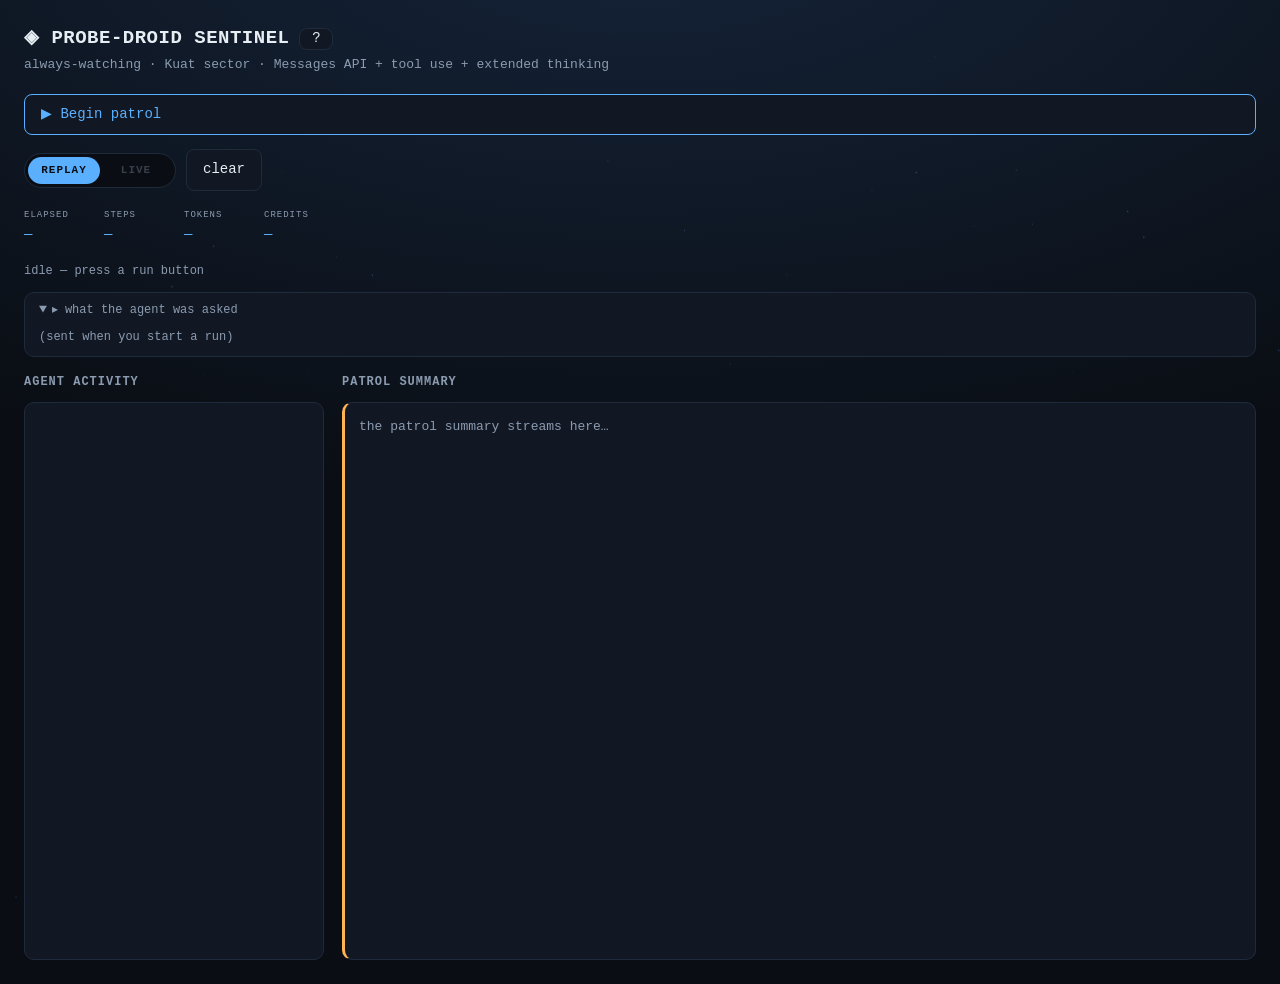
==== viz.html @ 4e800cdd "Probe-Droid Sentinel: always-watching agent demo (Messages API, tool use, adaptive thinking) Drops i" ====
<!doctype html>
<html lang="en">
<head>
<meta charset="utf-8"/>
<meta name="viewport" content="width=device-width,initial-scale=1"/>
<title>Probe-Droid Sentinel</title>
<link rel="stylesheet" href="viz.css"/>
<style>html,body{margin:0;min-height:100%;background:#0a0e14}#app{min-height:100vh}</style>
</head>
<body>
<!-- Drop-in demo: the shared kit (viz.css + viz.js) plus this config. Live runs and
     the committed replays/patrol.json go through the kit's one handleFrame render
     path, so a frame looks identical whether it streamed live or replayed. -->
<div id="app"></div>
<script src="viz.js"></script>
<script>
  VizKit.mount(document.getElementById('app'), {
    title: '◈ PROBE-DROID SENTINEL',
    subtitle: 'always-watching · Kuat sector · Messages API + tool use + extended thinking',
    streamLabel: 'Agent activity',
    answerLabel: 'Patrol summary',
    answerPlaceholder: 'the patrol summary streams here…',
    help:
      '<h2>◈ Probe-Droid Sentinel</h2>' +
      '<p>An always-watching Imperial sensor agent. Each patrol cycle it ingests a ' +
      'synthetic contact log, reasons about whether each contact\'s sensor readings ' +
      'match its filed manifest, and calls <code>log_observation</code> for routine ' +
      'traffic or <code>flag_anomaly</code> for genuine anomalies.</p>' +
      '<ul>' +
      '<li>Built on the Anthropic <strong>Messages API</strong> — streaming, tool use, ' +
      'and adaptive extended thinking (surfaced live as the droid reasons).</li>' +
      '<li><strong>Replay</strong> plays a committed capture of a real patrol run — no ' +
      'backend, no key, runs as-is on GitHub Pages.</li>' +
      '<li>The <strong>idle starfield</strong> fills any dead air between contacts.</li>' +
      '</ul>' +
      '<p style="font-size:11px;opacity:.5;margin:0">Part of the Anthropic Basecamp demo set — jamisonducey.com</p>',
    runs: [{ id: 'patrol', label: '▶ Begin patrol', accent: 'accent' }],
    pricing: { in: 3, out: 15 }, // Claude Sonnet 5 sticker price per 1M tokens
    snapshot: { title: 'THREAT BOARD' },
    frames: {
      observation: (f, vk) => vk.step('stat', '👁 ' + f.text),
      flag: (f, vk) => {
        vk.step('err', '⚑ FLAG: ' + f.text);
        vk.setFlag('⚠ ' + (f.label || 'ANOMALY FLAGGED'));
      },
    },
    flagTest: (t) => (/THREAT|ANOMAL|FLAG/i.test(t) ? 'ANOMALY DETECTED' : null),
    idle: {
      enabled: true,
      chatter: [
        'scanning Kuat sector — no contacts',
        'probe sensors nominal · standing by',
        'cross-referencing manifests against sensor returns',
        'monitoring imperial sub-space channels',
        'holding position · passive watch',
      ],
    },
    // live: { enabled: true, url: id => PROXY + '?run=' + id }, // BYOK, wired in a later pass
  });
</script>
</body>
</html>
---- viz.css ----
/* ============================================================================
   starwars-viz-kit — viz.css
   Reusable, build-step-free stylesheet for the Anthropic demo harnesses.
   Extracted/generalized from HOLOCRON-9 (institutional-memory). All classes are
   prefixed `vk-` so the kit can be dropped into any demo page without collisions.
   Pairs with viz.js (the VizKit engine builds the DOM these styles target).
   ========================================================================== */

:root{
  --vk-bg:#0a0e14; --vk-panel:#121823; --vk-edge:#1f2a3a;
  --vk-ink:#e6edf3; --vk-dim:#8b9bb0;
  --vk-ally:#39d98a; --vk-hostile:#ff5c5c; --vk-warn:#ffb454; --vk-accent:#5ab0ff;
}

/* ── root / reset (scoped to the kit container) ── */
.vk-root *{box-sizing:border-box;scrollbar-width:thin;scrollbar-color:var(--vk-edge) transparent}
.vk-root ::-webkit-scrollbar{width:6px;height:6px}
.vk-root ::-webkit-scrollbar-track{background:transparent}
.vk-root ::-webkit-scrollbar-thumb{background:var(--vk-edge);border-radius:3px}
.vk-root ::-webkit-scrollbar-thumb:hover{background:var(--vk-dim)}
.vk-root{
  position:relative;
  background:radial-gradient(1200px 600px at 50% -10%,#15243a,var(--vk-bg));
  color:var(--vk-ink);
  font:14px/1.55 ui-monospace,SFMono-Regular,Menlo,monospace;
  padding:24px;min-height:100%;
}
.vk-root button{font:inherit;background:var(--vk-panel);color:var(--vk-ink);
  border:1px solid var(--vk-edge);border-radius:8px;padding:9px 16px;cursor:pointer;transition:.15s}
.vk-root button:hover:not(:disabled){border-color:var(--vk-accent);color:var(--vk-accent)}
.vk-root button:disabled{opacity:.4;cursor:default}

/* keep the live content above the idle starfield */
.vk-root > *:not(.vk-idle){position:relative;z-index:1}

/* ── header ── */
.vk-header{display:flex;align-items:center;gap:10px;margin-bottom:2px}
.vk-header h1{font-size:19px;margin:0;letter-spacing:.5px}
.vk-sub{color:var(--vk-dim);font-size:13px;margin-bottom:18px}
.vk-help-btn{background:transparent;color:var(--vk-dim);border:1px solid var(--vk-edge);
  border-radius:50%;width:22px;height:22px;padding:0;cursor:pointer;
  font:700 12px/1 ui-monospace,monospace;display:inline-flex;align-items:center;
  justify-content:center;transition:.15s;flex-shrink:0}
.vk-help-btn:hover{border-color:var(--vk-accent);color:var(--vk-accent)}

/* ── help modal ── */
.vk-modal{position:fixed;inset:0;background:rgba(0,0,0,.72);z-index:1000;
  display:none;align-items:center;justify-content:center;padding:24px}
.vk-modal.open{display:flex}
.vk-modal-box{background:var(--vk-panel);border:1px solid var(--vk-edge);border-radius:14px;
  padding:28px 32px;max-width:560px;width:100%;position:relative;max-height:80vh;overflow:auto}
.vk-modal-box h2{font-size:16px;margin:0 0 14px}
.vk-modal-box p,.vk-modal-box li{color:var(--vk-dim);font-size:13px;line-height:1.75;margin:0 0 10px}
.vk-modal-box ul{padding-left:18px;margin:0 0 10px}
.vk-modal-box strong{color:var(--vk-ink)}
.vk-modal-close{position:absolute;top:14px;right:16px;background:transparent;border:none;
  color:var(--vk-dim);cursor:pointer;font-size:18px;padding:2px 6px;line-height:1;transition:.15s}
.vk-modal-close:hover{color:var(--vk-ink)}

/* ── run buttons ── */
.vk-runs{display:flex;flex-wrap:wrap;gap:12px;margin-bottom:14px}
.vk-run-btn{flex:1 1 220px;text-align:left}
.vk-run-btn.ally{border-color:var(--vk-ally);color:var(--vk-ally)}
.vk-run-btn.warn{border-color:var(--vk-warn);color:var(--vk-warn)}
.vk-run-btn.accent{border-color:var(--vk-accent);color:var(--vk-accent)}
.vk-run-btn.hostile{border-color:var(--vk-hostile);color:var(--vk-hostile)}

/* ── controls bar ── */
.vk-bar{display:flex;gap:10px;align-items:center;margin-bottom:18px;flex-wrap:wrap}
.vk-track{position:relative;display:flex;background:var(--vk-bg);
  border:1px solid var(--vk-edge);border-radius:20px;padding:3px;user-select:none}
.vk-opt{padding:5px 0;width:72px;text-align:center;font-size:11px;letter-spacing:1px;
  z-index:1;position:relative;transition:color .2s;font-weight:700;color:var(--vk-dim);cursor:pointer}
.vk-opt.active{color:var(--vk-bg)}
.vk-opt.disabled{opacity:.35;cursor:not-allowed}
.vk-pill{position:absolute;top:3px;left:3px;width:72px;height:calc(100% - 6px);
  background:var(--vk-accent);border-radius:16px;transition:left .25s ease;z-index:0;pointer-events:none}

/* ── HUD ── */
.vk-hud{display:flex;flex-wrap:wrap;gap:18px;margin-bottom:16px}
.vk-hud .vk-stat{display:flex;flex-direction:column;gap:1px;min-width:62px}
.vk-hud .vk-stat .k{color:var(--vk-dim);text-transform:uppercase;letter-spacing:1px;font-size:9px}
.vk-hud .vk-stat .v{font-size:14px;font-variant-numeric:tabular-nums;transition:color .3s;color:var(--vk-accent)}
.vk-est{color:var(--vk-accent);font-size:9px;letter-spacing:.5px;
  border:1px solid var(--vk-edge);border-radius:4px;padding:0 3px;margin-left:3px;vertical-align:middle}

/* ── status / prompt ── */
.vk-status{color:var(--vk-dim);font-size:12px;min-height:16px;margin-bottom:12px}
.vk-status.live::before{content:"● ";color:var(--vk-ally)}
.vk-promptwrap{background:var(--vk-panel);border:1px solid var(--vk-edge);border-radius:10px;
  padding:8px 14px;margin-bottom:16px}
.vk-promptwrap summary{color:var(--vk-dim);font-size:12px;cursor:pointer;user-select:none}
.vk-prompt{margin:8px 0 2px;white-space:pre-wrap;font-size:12px;color:var(--vk-ink);
  max-height:180px;overflow:auto}
.vk-prompt:empty::before{content:"(sent when you start a run)";color:var(--vk-dim)}

/* ── activity stream / answer ── */
.vk-grid{display:grid;grid-template-columns:300px 1fr;gap:18px;align-items:start}
.vk-col h2{font-size:12px;text-transform:uppercase;letter-spacing:1px;color:var(--vk-dim);margin:0 0 10px}
.vk-stream{background:var(--vk-panel);border:1px solid var(--vk-edge);border-radius:10px;padding:12px;
  height:62vh;overflow:auto}
.vk-step{padding:6px 8px;border-left:2px solid var(--vk-edge);margin-bottom:6px;font-size:13px;
  animation:vk-in .25s ease}
.vk-step.tool{border-left-color:var(--vk-accent);color:var(--vk-accent)}
.vk-step.ally{border-left-color:var(--vk-ally);color:var(--vk-ally)}
.vk-step.stat{border-left-color:var(--vk-dim);color:var(--vk-dim)}
.vk-step.warn{border-left-color:var(--vk-warn);color:var(--vk-warn)}
.vk-step.err{border-left-color:var(--vk-hostile);color:var(--vk-hostile)}
.vk-step.idle{border-left-color:var(--vk-edge);color:var(--vk-dim);opacity:.7;font-style:italic}
@keyframes vk-in{from{opacity:0;transform:translateX(-4px)}to{opacity:1;transform:none}}
.vk-body{font-size:11px;color:#7fa6cf;background:#0d141f;border-radius:6px;
  padding:5px 8px;margin:0 0 8px 10px;white-space:pre-wrap;max-height:90px;overflow:auto}
.vk-answer{background:var(--vk-panel);border:1px solid var(--vk-edge);border-left:3px solid var(--vk-warn);
  border-radius:10px;padding:14px;height:62vh;overflow:auto;white-space:pre-wrap;font-size:13px}
.vk-answer:empty::before{content:attr(data-placeholder);color:var(--vk-dim)}
.vk-answer.thinking::after{content:" ▍";color:var(--vk-accent);animation:vk-blink 1s steps(2) infinite}
@keyframes vk-blink{50%{opacity:0}}
.vk-flag{background:linear-gradient(90deg,rgba(255,92,92,.18),transparent);
  border:1px solid var(--vk-hostile);border-radius:8px;padding:4px 10px;color:#ffd5d5;
  font-size:12px;display:inline-block;margin-left:8px;animation:vk-flagpulse 1.4s ease-in-out 3}
@keyframes vk-flagpulse{0%,100%{box-shadow:0 0 0 0 rgba(255,92,92,0)}50%{box-shadow:0 0 12px 2px rgba(255,92,92,.5)}}

/* ── snapshot panel (generic; demos render their own items) ── */
.vk-snap{margin-top:16px}
.vk-snap > h2{font-size:12px;text-transform:uppercase;letter-spacing:1px;color:var(--vk-dim);margin:0 0 10px}
.vk-snap-item{background:var(--vk-panel);border:1px solid var(--vk-edge);border-left:3px solid var(--vk-ally);
  border-radius:10px;padding:10px 14px;margin-bottom:10px}
.vk-snap-item .name{color:var(--vk-ally);font-weight:600;font-size:13px;margin-bottom:6px}
.vk-snap-item pre{margin:0;white-space:pre-wrap;font-size:12px;color:var(--vk-dim);max-height:160px;overflow:auto}
.vk-snap-item.warn{border-left-color:var(--vk-warn)}
.vk-snap-item.hostile{border-left-color:var(--vk-hostile)}
.vk-snap-item.hostile .name{color:var(--vk-hostile)}
.vk-snap-item.warn .name{color:var(--vk-warn)}

/* ── idle animation layer (Star Wars "no dead air") ──────────────────────────
   A subtle drifting starfield canvas behind everything, plus a sweeping scan
   line that activates during dead air, plus a chatter ticker (driven by viz.js).
   ------------------------------------------------------------------------- */
.vk-idle{position:absolute;inset:0;z-index:0;pointer-events:none;overflow:hidden}
.vk-idle canvas{position:absolute;inset:0;width:100%;height:100%;display:block;opacity:.55}
.vk-sweep{position:absolute;top:0;left:-30%;width:30%;height:100%;
  background:linear-gradient(90deg,transparent,rgba(90,176,255,.07),transparent);
  opacity:0;transition:opacity .6s}
.vk-idle.scanning .vk-sweep{opacity:1;animation:vk-sweep 3.6s linear infinite}
@keyframes vk-sweep{from{left:-30%}to{left:100%}}
.vk-chatter{position:absolute;left:0;right:0;bottom:8px;text-align:center;
  font-size:10px;letter-spacing:1.5px;text-transform:uppercase;color:var(--vk-dim);
  opacity:0;transition:opacity .5s}
.vk-idle.scanning .vk-chatter{opacity:.5}
.vk-chatter::before{content:"◐ ";color:var(--vk-accent)}

@media(max-width:720px){.vk-grid{grid-template-columns:1fr}}
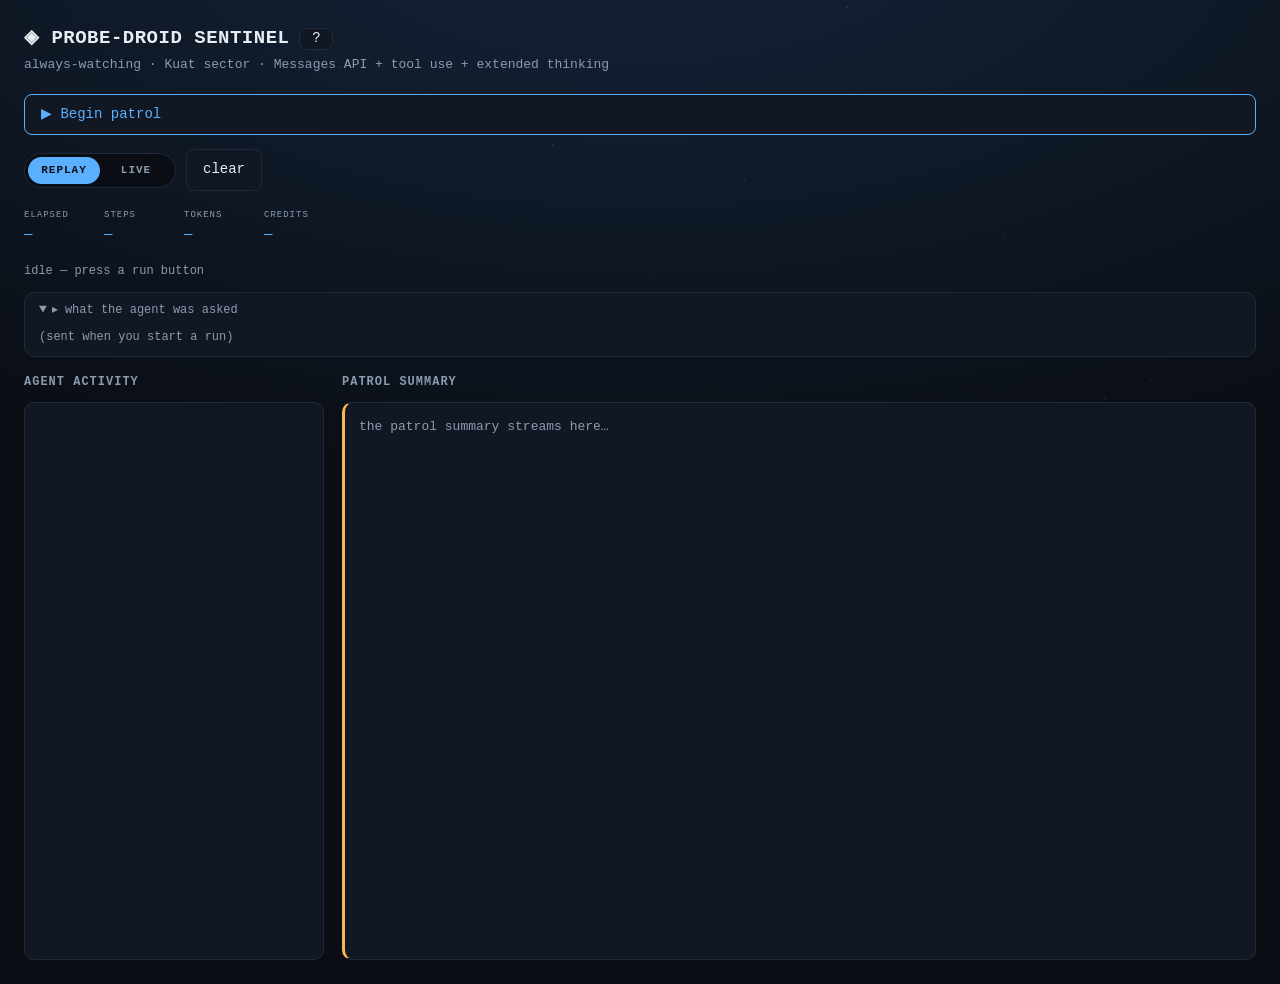
==== commit 50b6968c: "Add live BYOK mode via the portfolio relay sentinel_live.js is a client-side JS port of sentinel_dri" ====
--- a/viz.html
+++ b/viz.html
@@ -13,6 +13,7 @@
      path, so a frame looks identical whether it streamed live or replayed. -->
 <div id="app"></div>
 <script src="viz.js"></script>
+<script src="sentinel_live.js"></script>
 <script>
   VizKit.mount(document.getElementById('app'), {
     title: '◈ PROBE-DROID SENTINEL',
@@ -31,6 +32,9 @@
       'and adaptive extended thinking (surfaced live as the droid reasons).</li>' +
       '<li><strong>Replay</strong> plays a committed capture of a real patrol run — no ' +
       'backend, no key, runs as-is on GitHub Pages.</li>' +
+      '<li><strong>Live</strong> runs a real patrol against your own Anthropic API key. ' +
+      'The key is sent per-request to a relay on jamisonducey.com and never stored — ' +
+      'see the kit README for details.</li>' +
       '<li>The <strong>idle starfield</strong> fills any dead air between contacts.</li>' +
       '</ul>' +
       '<p style="font-size:11px;opacity:.5;margin:0">Part of the Anthropic Basecamp demo set — jamisonducey.com</p>',
@@ -55,7 +59,11 @@
         'holding position · passive watch',
       ],
     },
-    // live: { enabled: true, url: id => PROXY + '?run=' + id }, // BYOK, wired in a later pass
+    live: {
+      enabled: true,
+      proxyUrl: 'https://jamisonducey.com/api/demo-relay',
+      driver: runPatrolLive, // sentinel_live.js — client-side port of sentinel_driver.py
+    },
   });
 </script>
 </body>
--- a/viz.css
+++ b/viz.css
@@ -75,6 +75,10 @@
 .vk-opt.disabled{opacity:.35;cursor:not-allowed}
 .vk-pill{position:absolute;top:3px;left:3px;width:72px;height:calc(100% - 6px);
   background:var(--vk-accent);border-radius:16px;transition:left .25s ease;z-index:0;pointer-events:none}
+.vk-key{font:inherit;font-size:12px;background:var(--vk-bg);color:var(--vk-ink);
+  border:1px solid var(--vk-edge);border-radius:8px;padding:8px 12px;flex:1 1 260px;min-width:180px}
+.vk-key:focus{outline:none;border-color:var(--vk-accent)}
+.vk-key::placeholder{color:var(--vk-dim)}
 
 /* ── HUD ── */
 .vk-hud{display:flex;flex-wrap:wrap;gap:18px;margin-bottom:16px}
@@ -94,11 +98,25 @@
   max-height:180px;overflow:auto}
 .vk-prompt:empty::before{content:"(sent when you start a run)";color:var(--vk-dim)}
 
+/* ── council mode (opt-in N-column layout for parallel-specialist demos) ── */
+.vk-council{margin-bottom:18px}
+.vk-council-q{color:var(--vk-dim);font-size:12px;margin-bottom:10px}
+.vk-council-q:not(:empty)::before{content:"◈ question before the council: ";color:var(--vk-accent)}
+.vk-council-cols{display:flex;flex-wrap:wrap;gap:14px}
+.vk-council-col{flex:1 1 220px;background:var(--vk-panel);border:1px solid var(--vk-edge);
+  border-left:3px solid var(--vk-accent);border-radius:10px;padding:12px;animation:vk-in .25s ease}
+.vk-council-col.ally{border-left-color:var(--vk-ally)}
+.vk-council-col.warn{border-left-color:var(--vk-warn)}
+.vk-council-col.hostile{border-left-color:var(--vk-hostile)}
+.vk-council-col h3{font-size:12px;text-transform:uppercase;letter-spacing:1px;color:var(--vk-dim);margin:0 0 8px}
+.vk-council-body{font-size:12px;white-space:pre-wrap;max-height:min(34vh,320px);overflow:auto}
+.vk-council-body:empty::before{content:attr(data-placeholder);color:var(--vk-dim);font-style:italic}
+
 /* ── activity stream / answer ── */
 .vk-grid{display:grid;grid-template-columns:300px 1fr;gap:18px;align-items:start}
 .vk-col h2{font-size:12px;text-transform:uppercase;letter-spacing:1px;color:var(--vk-dim);margin:0 0 10px}
 .vk-stream{background:var(--vk-panel);border:1px solid var(--vk-edge);border-radius:10px;padding:12px;
-  height:62vh;overflow:auto}
+  height:min(62vh,560px);overflow:auto}
 .vk-step{padding:6px 8px;border-left:2px solid var(--vk-edge);margin-bottom:6px;font-size:13px;
   animation:vk-in .25s ease}
 .vk-step.tool{border-left-color:var(--vk-accent);color:var(--vk-accent)}
@@ -111,7 +129,7 @@
 .vk-body{font-size:11px;color:#7fa6cf;background:#0d141f;border-radius:6px;
   padding:5px 8px;margin:0 0 8px 10px;white-space:pre-wrap;max-height:90px;overflow:auto}
 .vk-answer{background:var(--vk-panel);border:1px solid var(--vk-edge);border-left:3px solid var(--vk-warn);
-  border-radius:10px;padding:14px;height:62vh;overflow:auto;white-space:pre-wrap;font-size:13px}
+  border-radius:10px;padding:14px;height:min(62vh,560px);overflow:auto;white-space:pre-wrap;font-size:13px}
 .vk-answer:empty::before{content:attr(data-placeholder);color:var(--vk-dim)}
 .vk-answer.thinking::after{content:" ▍";color:var(--vk-accent);animation:vk-blink 1s steps(2) infinite}
 @keyframes vk-blink{50%{opacity:0}}
